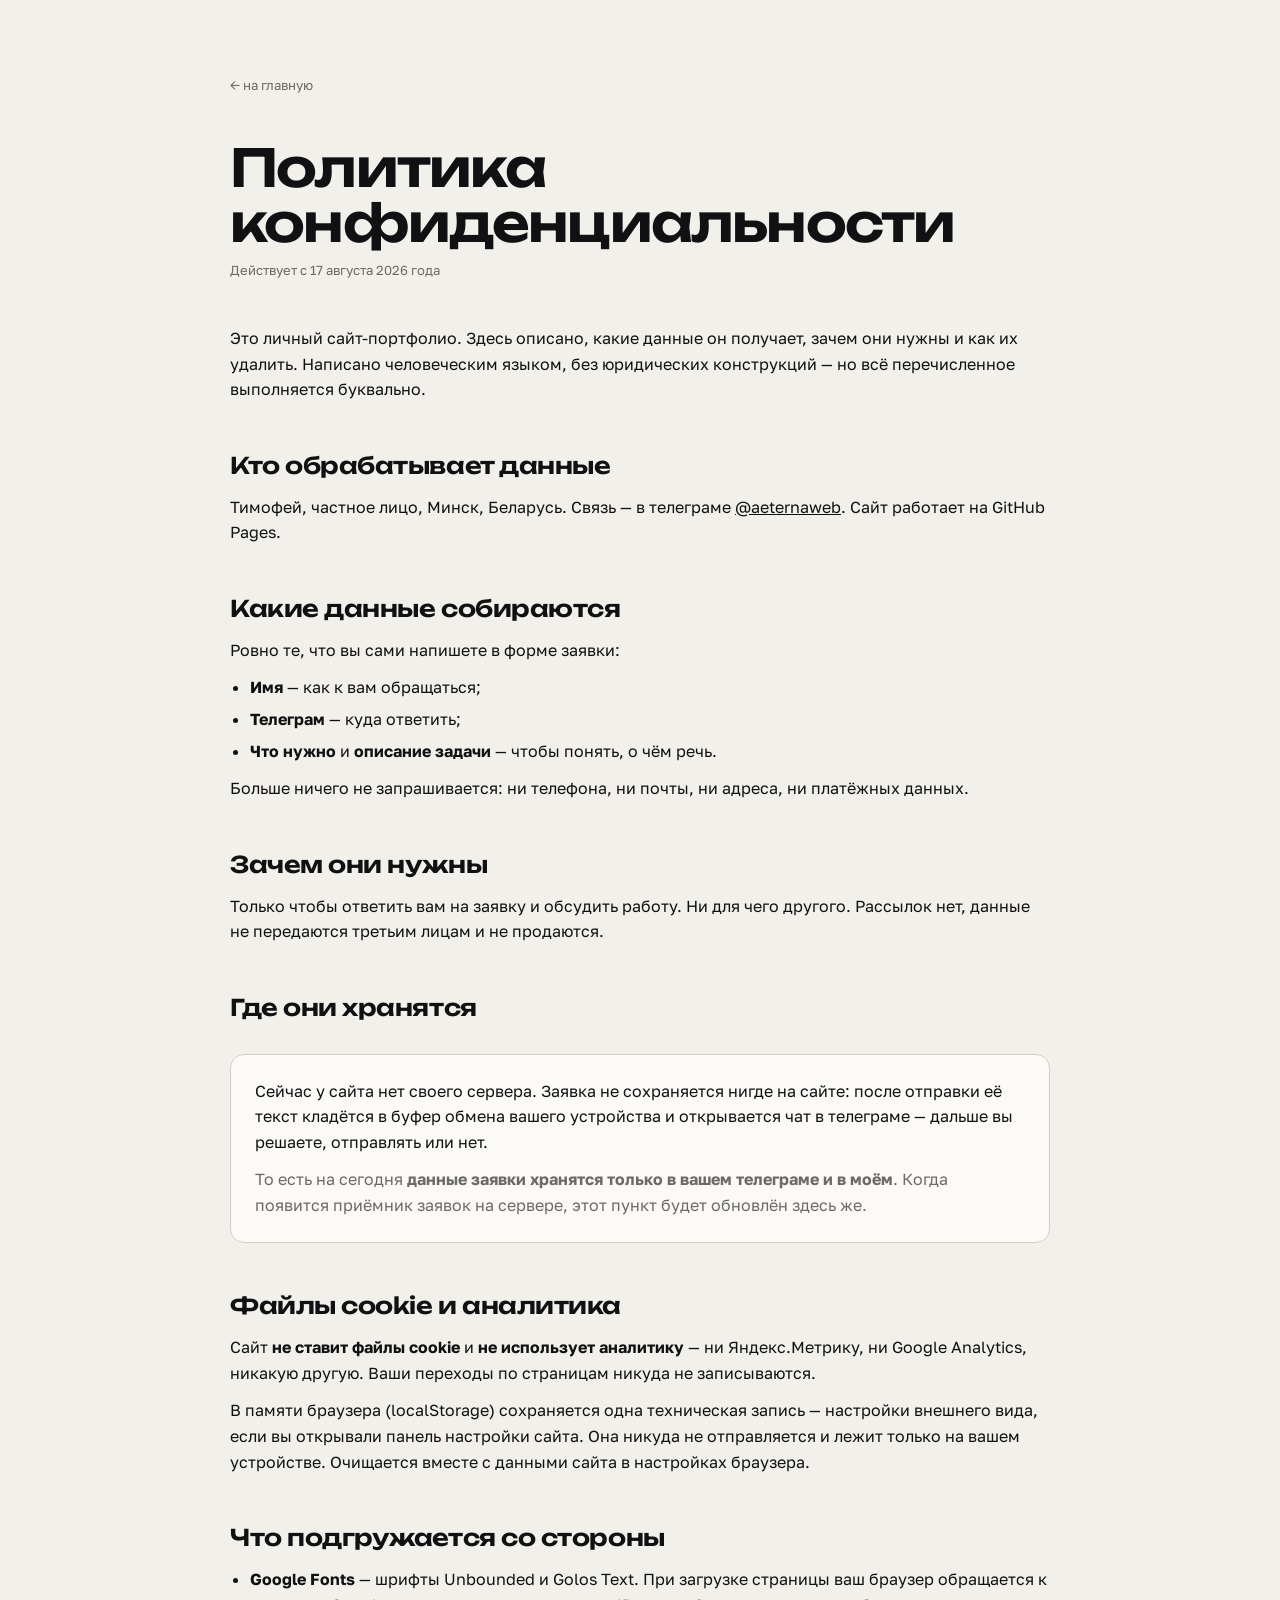
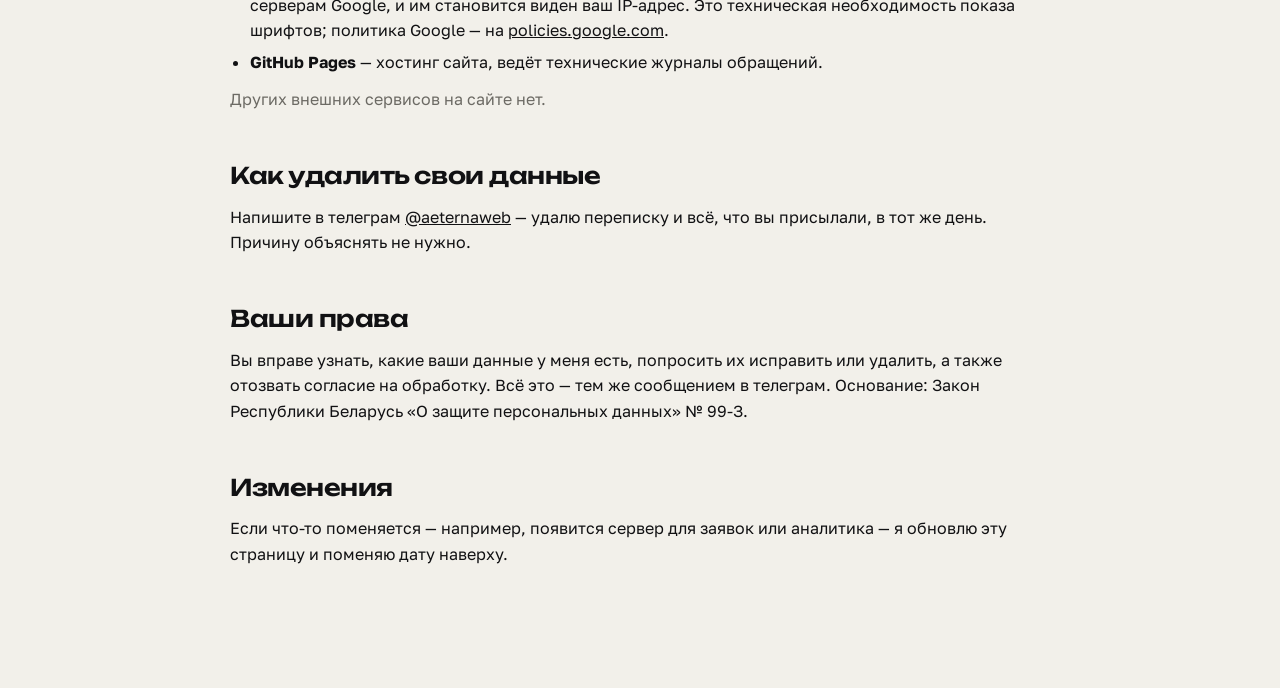
==== privacy.html @ 2796eeb1 "AETÉRNA: портфолио на собственном домене aeternastudio.ru Co-Authored-By: Claude Opus 5 <noreply@ant" ====
<!doctype html>
<html lang="ru">
<head>
<meta charset="utf-8">
<meta name="viewport" content="width=device-width, initial-scale=1">
<title>Политика конфиденциальности — AETERNA</title>
<meta name="description" content="Какие данные собирает сайт AETERNA, зачем и как их удалить.">
<meta name="robots" content="index, follow">
<meta name="referrer" content="strict-origin-when-cross-origin">
<meta name="theme-color" content="#f2f0ea">
<link rel="preconnect" href="https://fonts.googleapis.com">
<link rel="preconnect" href="https://fonts.gstatic.com" crossorigin>
<link rel="stylesheet"
      href="https://fonts.googleapis.com/css2?family=Unbounded:wght@400;600;800&family=Golos+Text:wght@400;500;600&display=swap">
<style>
:root{
  --bg:#f2f0ea; --ink:#111113; --dim:#6c6a64; --line:#d2cfc5;
  --fh:'Unbounded',sans-serif; --fb:'Golos Text',sans-serif;
  --pad:max(clamp(18px,3.4vw,54px), calc((100% - 820px) / 2));
}
*{ box-sizing:border-box; }
body{ margin:0; background:var(--bg); color:var(--ink); font-family:var(--fb);
  line-height:1.6; padding:clamp(40px,8vh,90px) var(--pad) clamp(70px,12vh,140px); }
a{ color:var(--ink); }
.back{ display:inline-flex; align-items:center; gap:8px; font-size:.82rem; color:var(--dim);
  text-decoration:none; margin-bottom:clamp(28px,5vh,54px); transition:color .3s ease; }
.back:hover{ color:var(--ink); }
h1{ font-family:var(--fh); font-weight:600; letter-spacing:-.035em; line-height:1.05;
  font-size:clamp(28px,5vw,52px); margin:0 0 10px; }
.upd{ color:var(--dim); font-size:.82rem; margin:0 0 clamp(30px,5vh,52px); }
h2{ font-family:var(--fh); font-weight:600; letter-spacing:-.02em;
  font-size:clamp(17px,2.2vw,23px); margin:clamp(30px,5vh,46px) 0 10px; }
p, li{ font-size:clamp(14.5px,1.5vw,16px); color:var(--ink); }
p{ margin:0 0 12px; }
ul{ margin:0 0 12px; padding-left:20px; }
li{ margin-bottom:6px; }
.dim{ color:var(--dim); }
.box{ border:1px solid var(--line); border-radius:14px; padding:clamp(16px,2.5vw,24px);
  margin:clamp(20px,3vh,30px) 0; background:#fbfaf7; }
.box p:last-child{ margin-bottom:0; }
</style>
</head>
<body>

<a class="back" href="/portfolio/">← на главную</a>

<h1>Политика конфиденциальности</h1>
<p class="upd">Действует с 17 августа 2026 года</p>

<p>
  Это личный сайт-портфолио. Здесь описано, какие данные он получает, зачем они нужны
  и как их удалить. Написано человеческим языком, без юридических конструкций —
  но всё перечисленное выполняется буквально.
</p>

<h2>Кто обрабатывает данные</h2>
<p>
  Тимофей, частное лицо, Минск, Беларусь. Связь — в телеграме
  <a href="https://t.me/aeternaweb" target="_blank" rel="noopener">@aeternaweb</a>.
  Сайт работает на GitHub Pages.
</p>

<h2>Какие данные собираются</h2>
<p>Ровно те, что вы сами напишете в форме заявки:</p>
<ul>
  <li><b>Имя</b> — как к вам обращаться;</li>
  <li><b>Телеграм</b> — куда ответить;</li>
  <li><b>Что нужно</b> и <b>описание задачи</b> — чтобы понять, о чём речь.</li>
</ul>
<p>
  Больше ничего не запрашивается: ни телефона, ни почты, ни адреса, ни платёжных данных.
</p>

<h2>Зачем они нужны</h2>
<p>
  Только чтобы ответить вам на заявку и обсудить работу. Ни для чего другого.
  Рассылок нет, данные не передаются третьим лицам и не продаются.
</p>

<h2>Где они хранятся</h2>
<div class="box">
  <p>
    Сейчас у сайта нет своего сервера. Заявка не сохраняется нигде на сайте:
    после отправки её текст кладётся в буфер обмена вашего устройства
    и открывается чат в телеграме — дальше вы решаете, отправлять или нет.
  </p>
  <p class="dim">
    То есть на сегодня <b>данные заявки хранятся только в вашем телеграме и в моём</b>.
    Когда появится приёмник заявок на сервере, этот пункт будет обновлён здесь же.
  </p>
</div>

<h2>Файлы cookie и аналитика</h2>
<p>
  Сайт <b>не ставит файлы cookie</b> и <b>не использует аналитику</b> —
  ни Яндекс.Метрику, ни Google Analytics, никакую другую. Ваши переходы по страницам
  никуда не записываются.
</p>
<p>
  В памяти браузера (localStorage) сохраняется одна техническая запись —
  настройки внешнего вида, если вы открывали панель настройки сайта.
  Она никуда не отправляется и лежит только на вашем устройстве.
  Очищается вместе с данными сайта в настройках браузера.
</p>

<h2>Что подгружается со стороны</h2>
<ul>
  <li>
    <b>Google Fonts</b> — шрифты Unbounded и Golos Text.
    При загрузке страницы ваш браузер обращается к серверам Google, и им становится
    виден ваш IP-адрес. Это техническая необходимость показа шрифтов;
    политика Google — на
    <a href="https://policies.google.com/privacy" target="_blank" rel="noopener">policies.google.com</a>.
  </li>
  <li>
    <b>GitHub Pages</b> — хостинг сайта, ведёт технические журналы обращений.
  </li>
</ul>
<p class="dim">Других внешних сервисов на сайте нет.</p>

<h2>Как удалить свои данные</h2>
<p>
  Напишите в телеграм <a href="https://t.me/aeternaweb" target="_blank" rel="noopener">@aeternaweb</a> —
  удалю переписку и всё, что вы присылали, в тот же день. Причину объяснять не нужно.
</p>

<h2>Ваши права</h2>
<p>
  Вы вправе узнать, какие ваши данные у меня есть, попросить их исправить или удалить,
  а также отозвать согласие на обработку. Всё это — тем же сообщением в телеграм.
  Основание: Закон Республики Беларусь «О защите персональных данных» № 99-З.
</p>

<h2>Изменения</h2>
<p>
  Если что-то поменяется — например, появится сервер для заявок или аналитика —
  я обновлю эту страницу и поменяю дату наверху.
</p>

</body>
</html>
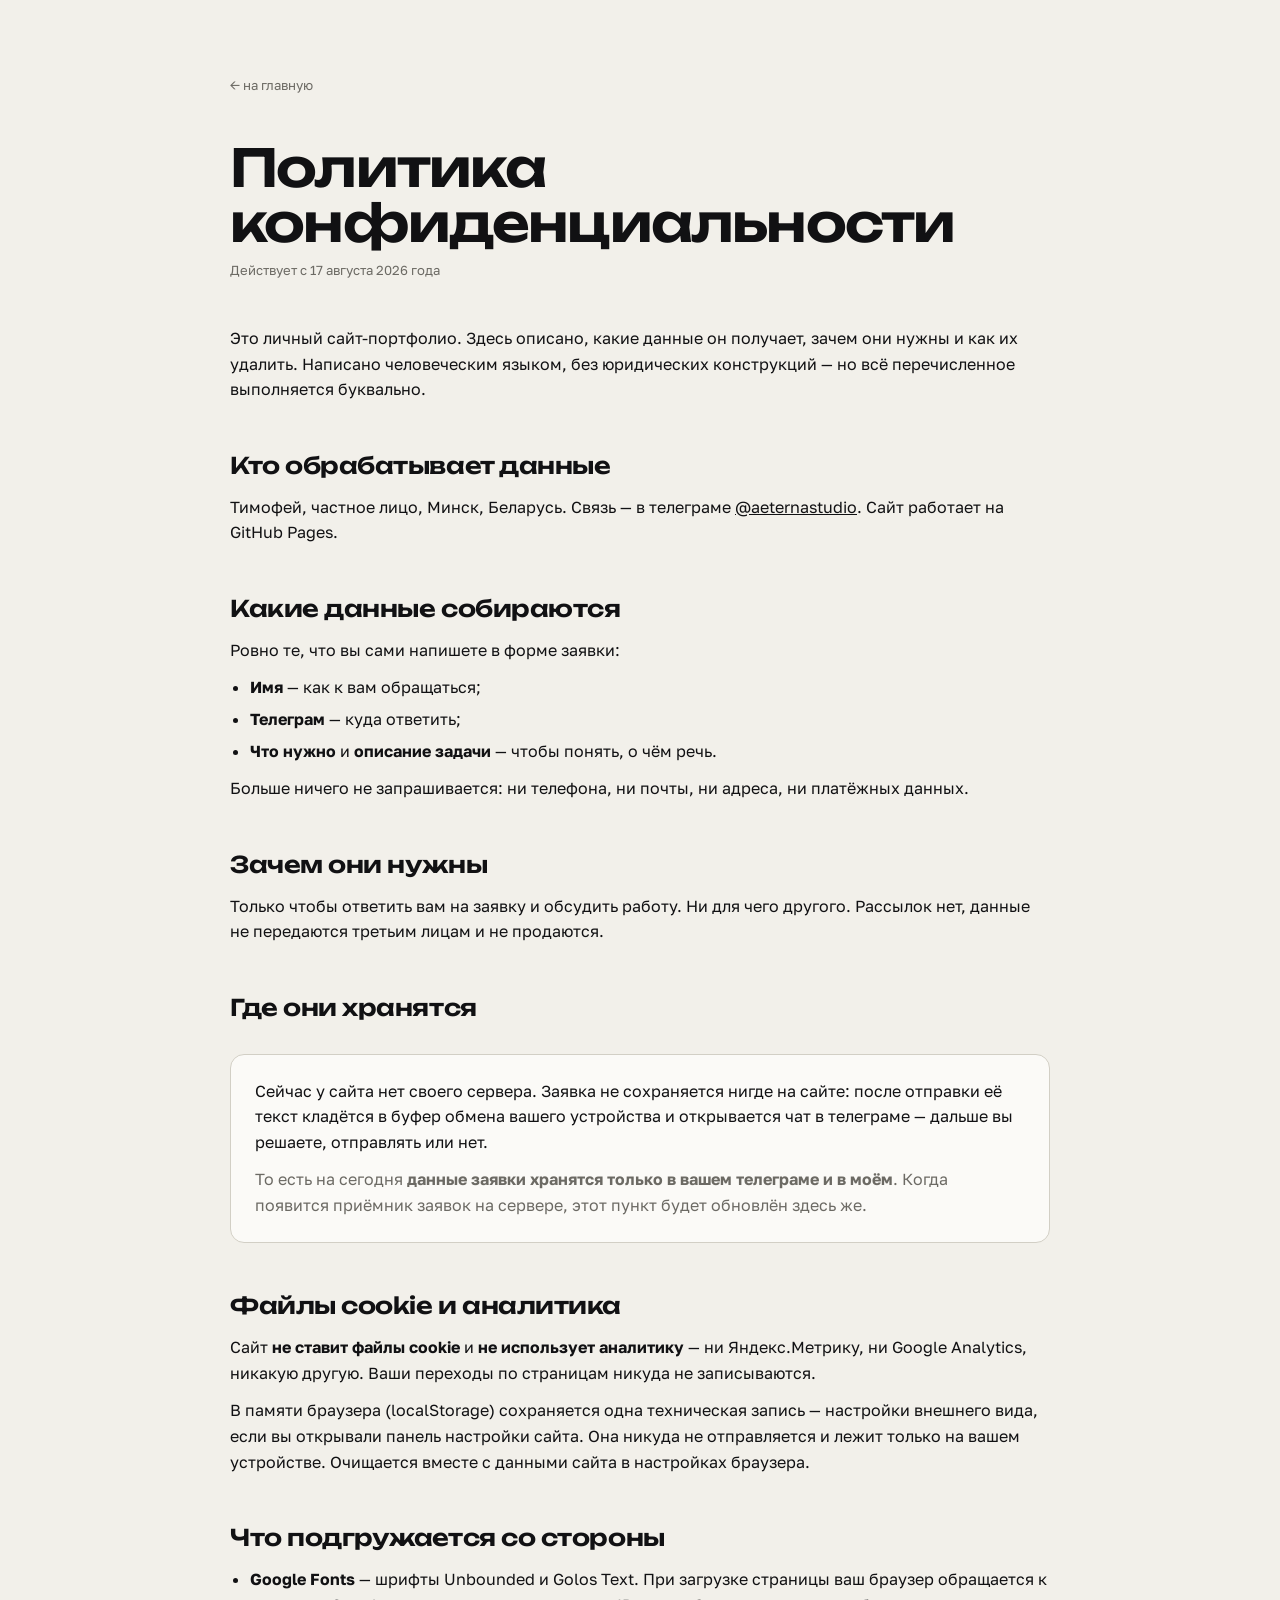
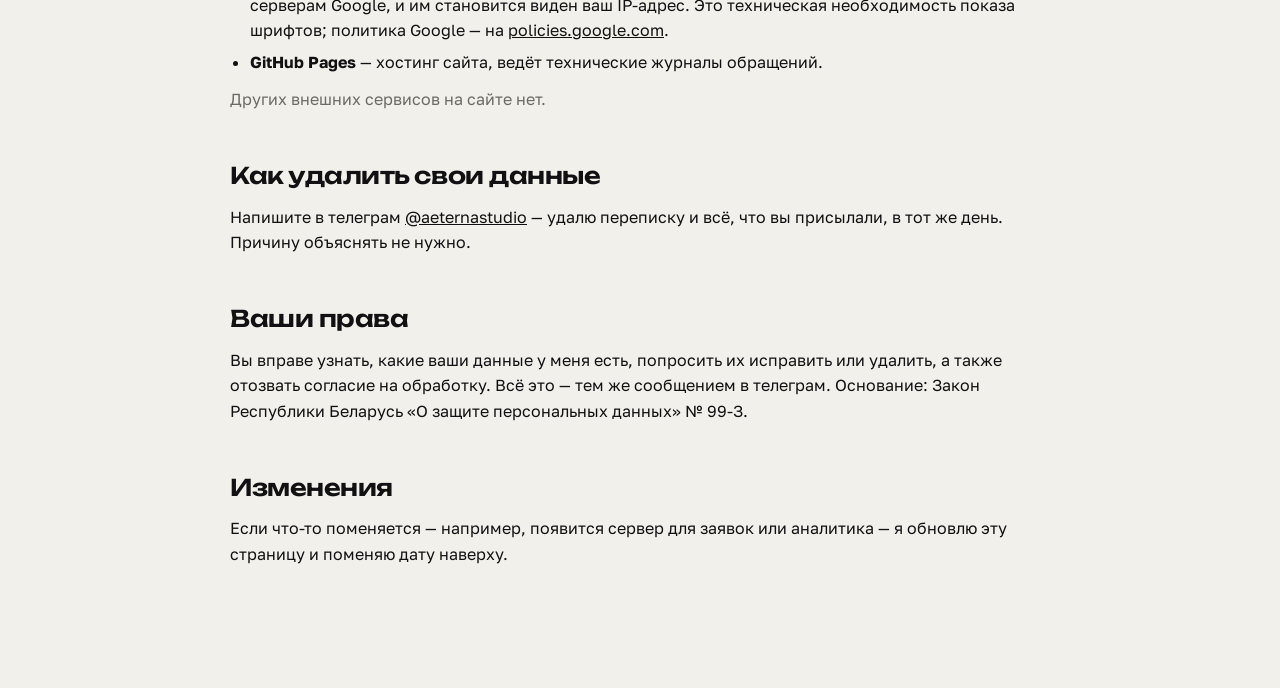
==== commit fabe62ab: "Витрина: десктопные кадры пересняты вместе с мобильными; @aeternastudio; значок телеграма в шапке и " ====
--- a/privacy.html
+++ b/privacy.html
@@ -56,7 +56,7 @@
 <h2>Кто обрабатывает данные</h2>
 <p>
   Тимофей, частное лицо, Минск, Беларусь. Связь — в телеграме
-  <a href="https://t.me/aeternaweb" target="_blank" rel="noopener">@aeternaweb</a>.
+  <a href="https://t.me/aeternastudio" target="_blank" rel="noopener">@aeternastudio</a>.
   Сайт работает на GitHub Pages.
 </p>
 
@@ -120,7 +120,7 @@
 
 <h2>Как удалить свои данные</h2>
 <p>
-  Напишите в телеграм <a href="https://t.me/aeternaweb" target="_blank" rel="noopener">@aeternaweb</a> —
+  Напишите в телеграм <a href="https://t.me/aeternastudio" target="_blank" rel="noopener">@aeternastudio</a> —
   удалю переписку и всё, что вы присылали, в тот же день. Причину объяснять не нужно.
 </p>
 
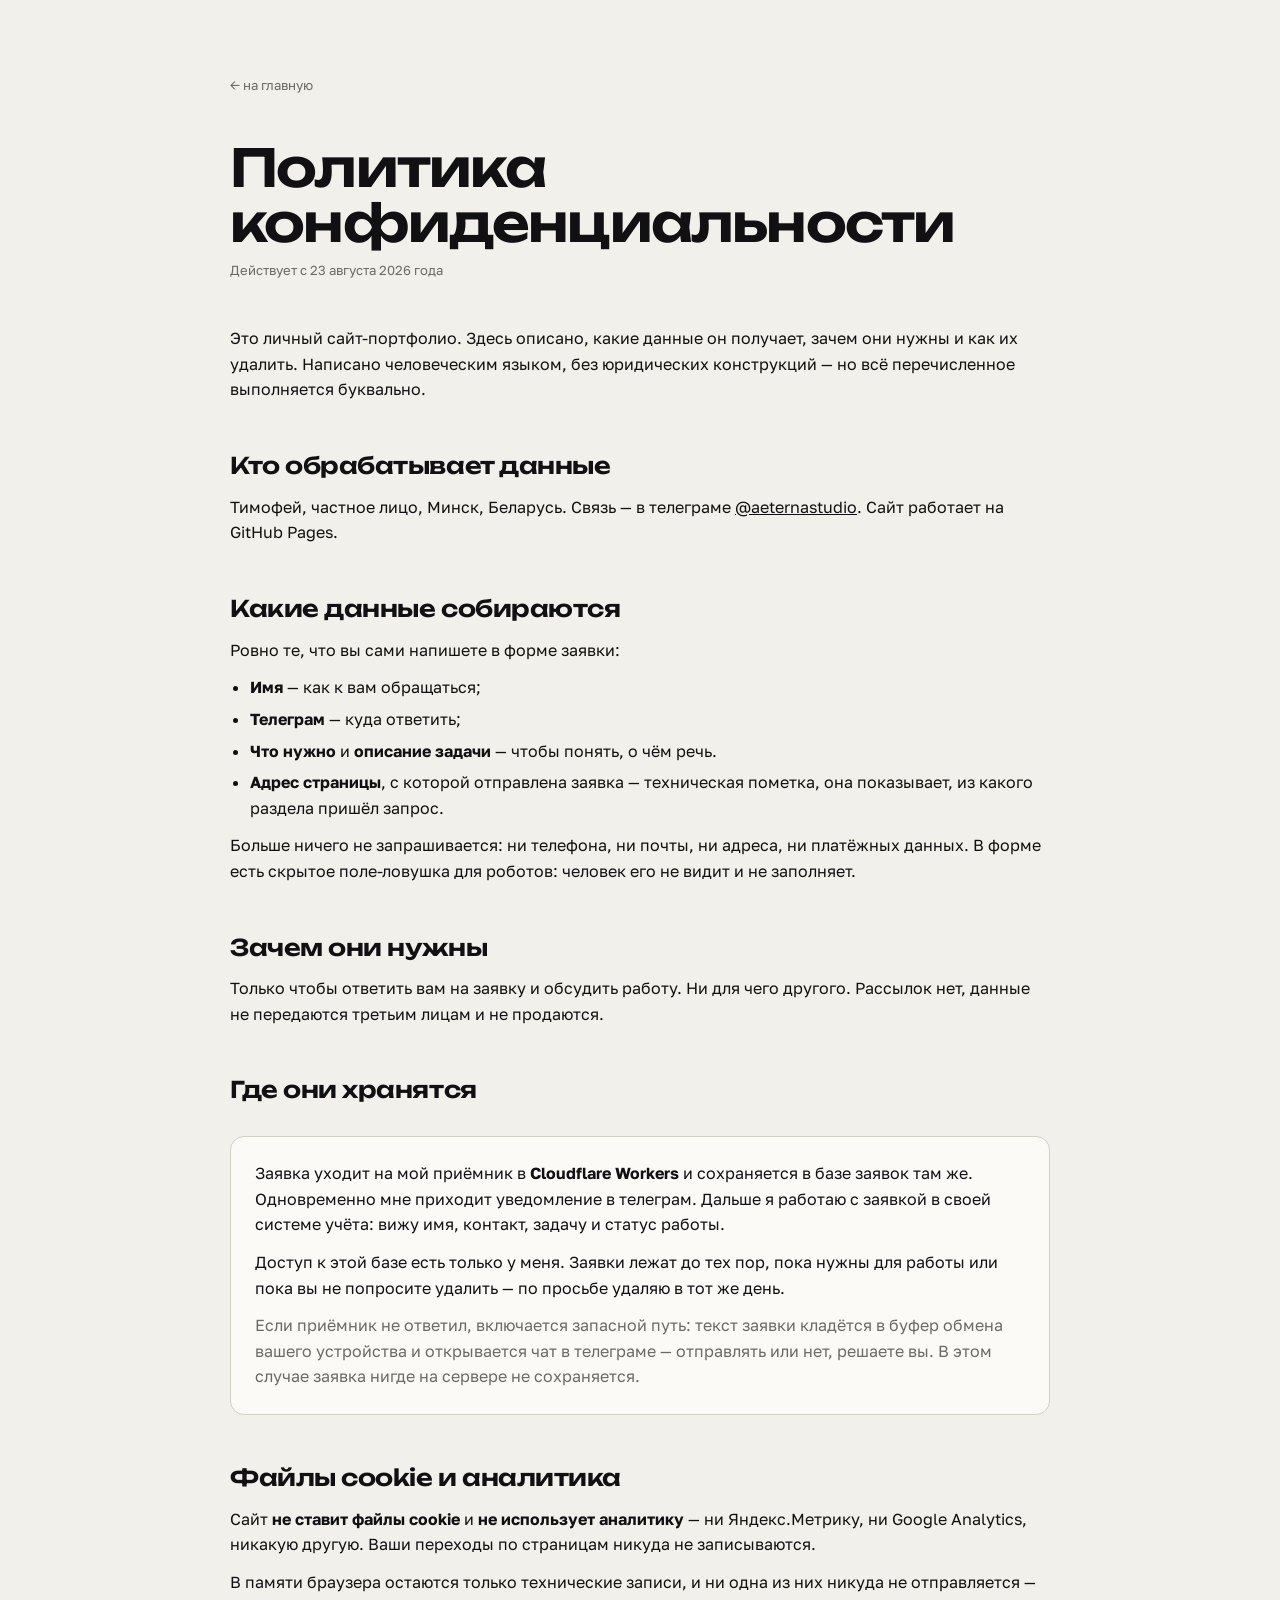
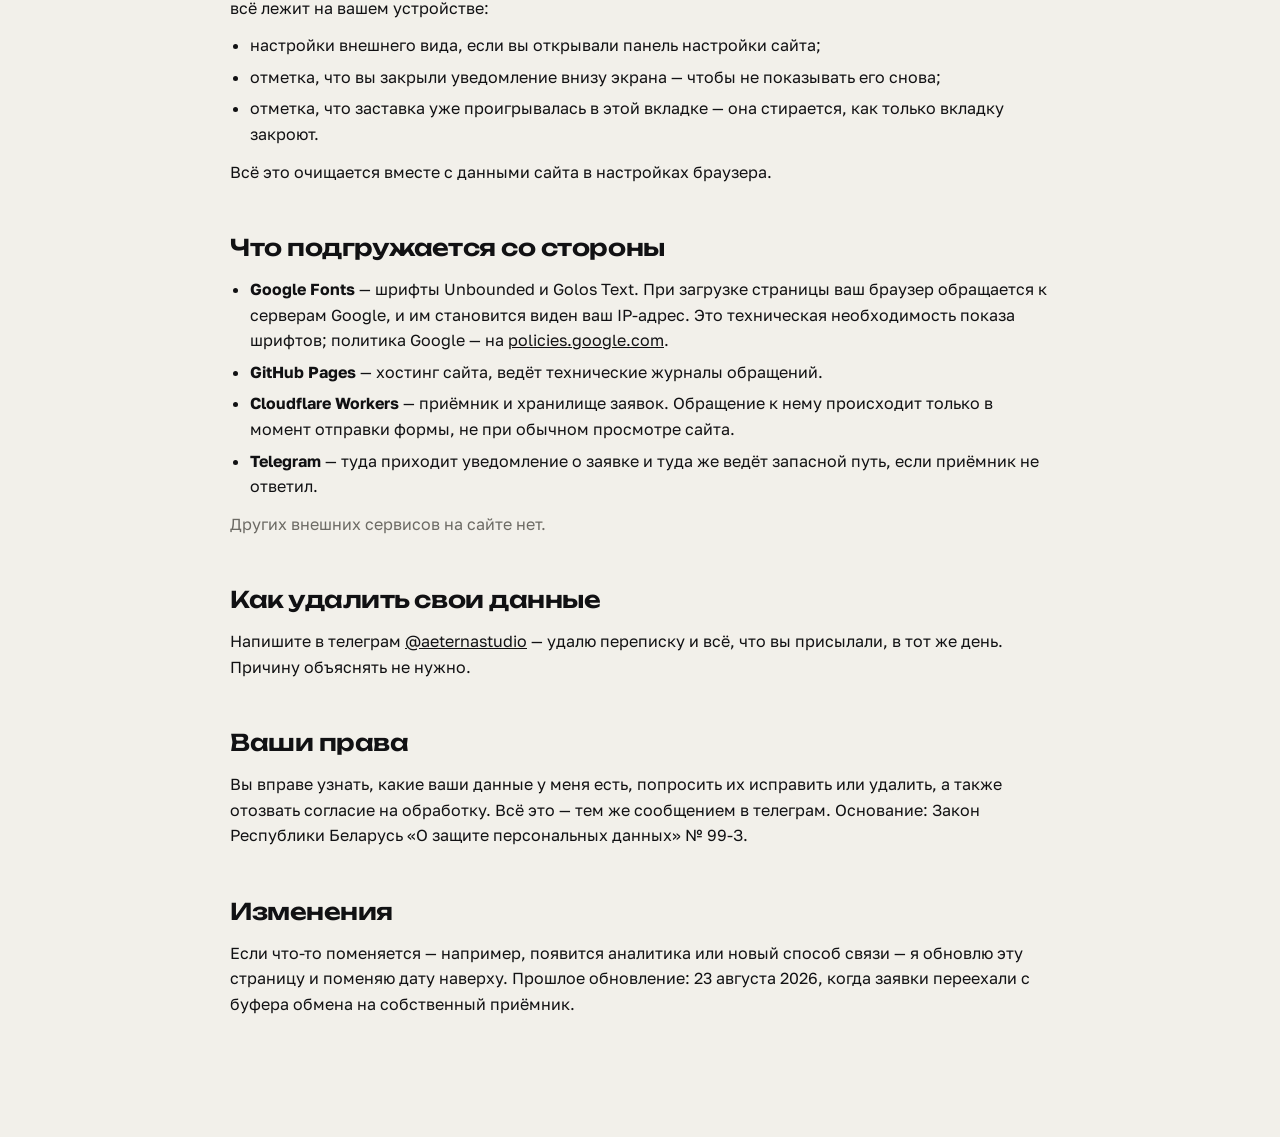
==== commit 09b129d3: "Плашка о данных, страница 404, честная политика и правки телефона Витрина: метка SEO стояла вплотную" ====
--- a/privacy.html
+++ b/privacy.html
@@ -25,8 +25,13 @@
 .back{ display:inline-flex; align-items:center; gap:8px; font-size:.82rem; color:var(--dim);
   text-decoration:none; margin-bottom:clamp(28px,5vh,54px); transition:color .3s ease; }
 .back:hover{ color:var(--ink); }
+/* «конфиденциальности» — одно длинное слово: на узком экране оно не
+   помещалось в строку и вылезало ЗА рамку текстом, а не блоком, поэтому
+   обычная проверка границ его не замечала — страница просто ехала вбок
+   на 16px. Нижний предел кегля снижен, и слову разрешён перенос. */
 h1{ font-family:var(--fh); font-weight:600; letter-spacing:-.035em; line-height:1.05;
-  font-size:clamp(28px,5vw,52px); margin:0 0 10px; }
+  font-size:clamp(25px,5vw,52px); margin:0 0 10px;
+  overflow-wrap:break-word; hyphens:auto; }
 .upd{ color:var(--dim); font-size:.82rem; margin:0 0 clamp(30px,5vh,52px); }
 h2{ font-family:var(--fh); font-weight:600; letter-spacing:-.02em;
   font-size:clamp(17px,2.2vw,23px); margin:clamp(30px,5vh,46px) 0 10px; }
@@ -42,10 +47,10 @@
 </head>
 <body>
 
-<a class="back" href="/portfolio/">← на главную</a>
+<a class="back" href="/">← на главную</a>
 
 <h1>Политика конфиденциальности</h1>
-<p class="upd">Действует с 17 августа 2026 года</p>
+<p class="upd">Действует с 23 августа 2026 года</p>
 
 <p>
   Это личный сайт-портфолио. Здесь описано, какие данные он получает, зачем они нужны
@@ -66,9 +71,12 @@
   <li><b>Имя</b> — как к вам обращаться;</li>
   <li><b>Телеграм</b> — куда ответить;</li>
   <li><b>Что нужно</b> и <b>описание задачи</b> — чтобы понять, о чём речь.</li>
+  <li><b>Адрес страницы</b>, с которой отправлена заявка — техническая пометка,
+      она показывает, из какого раздела пришёл запрос.</li>
 </ul>
 <p>
   Больше ничего не запрашивается: ни телефона, ни почты, ни адреса, ни платёжных данных.
+  В форме есть скрытое поле-ловушка для роботов: человек его не видит и не заполняет.
 </p>
 
 <h2>Зачем они нужны</h2>
@@ -80,13 +88,18 @@
 <h2>Где они хранятся</h2>
 <div class="box">
   <p>
-    Сейчас у сайта нет своего сервера. Заявка не сохраняется нигде на сайте:
-    после отправки её текст кладётся в буфер обмена вашего устройства
-    и открывается чат в телеграме — дальше вы решаете, отправлять или нет.
+    Заявка уходит на мой приёмник в <b>Cloudflare Workers</b> и сохраняется в базе
+    заявок там же. Одновременно мне приходит уведомление в телеграм. Дальше я работаю
+    с заявкой в своей системе учёта: вижу имя, контакт, задачу и статус работы.
+  </p>
+  <p>
+    Доступ к этой базе есть только у меня. Заявки лежат до тех пор, пока нужны для
+    работы или пока вы не попросите удалить — по просьбе удаляю в тот же день.
   </p>
   <p class="dim">
-    То есть на сегодня <b>данные заявки хранятся только в вашем телеграме и в моём</b>.
-    Когда появится приёмник заявок на сервере, этот пункт будет обновлён здесь же.
+    Если приёмник не ответил, включается запасной путь: текст заявки кладётся в буфер
+    обмена вашего устройства и открывается чат в телеграме — отправлять или нет,
+    решаете вы. В этом случае заявка нигде на сервере не сохраняется.
   </p>
 </div>
 
@@ -97,10 +110,17 @@
   никуда не записываются.
 </p>
 <p>
-  В памяти браузера (localStorage) сохраняется одна техническая запись —
-  настройки внешнего вида, если вы открывали панель настройки сайта.
-  Она никуда не отправляется и лежит только на вашем устройстве.
-  Очищается вместе с данными сайта в настройках браузера.
+  В памяти браузера остаются только технические записи, и ни одна из них никуда
+  не отправляется — всё лежит на вашем устройстве:
+</p>
+<ul>
+  <li>настройки внешнего вида, если вы открывали панель настройки сайта;</li>
+  <li>отметка, что вы закрыли уведомление внизу экрана — чтобы не показывать его снова;</li>
+  <li>отметка, что заставка уже проигрывалась в этой вкладке — она стирается,
+      как только вкладку закроют.</li>
+</ul>
+<p>
+  Всё это очищается вместе с данными сайта в настройках браузера.
 </p>
 
 <h2>Что подгружается со стороны</h2>
@@ -114,6 +134,14 @@
   </li>
   <li>
     <b>GitHub Pages</b> — хостинг сайта, ведёт технические журналы обращений.
+  </li>
+  <li>
+    <b>Cloudflare Workers</b> — приёмник и хранилище заявок. Обращение к нему
+    происходит только в момент отправки формы, не при обычном просмотре сайта.
+  </li>
+  <li>
+    <b>Telegram</b> — туда приходит уведомление о заявке и туда же ведёт запасной путь,
+    если приёмник не ответил.
   </li>
 </ul>
 <p class="dim">Других внешних сервисов на сайте нет.</p>
@@ -133,8 +161,9 @@
 
 <h2>Изменения</h2>
 <p>
-  Если что-то поменяется — например, появится сервер для заявок или аналитика —
-  я обновлю эту страницу и поменяю дату наверху.
+  Если что-то поменяется — например, появится аналитика или новый способ связи —
+  я обновлю эту страницу и поменяю дату наверху. Прошлое обновление: 23 августа 2026,
+  когда заявки переехали с буфера обмена на собственный приёмник.
 </p>
 
 </body>
